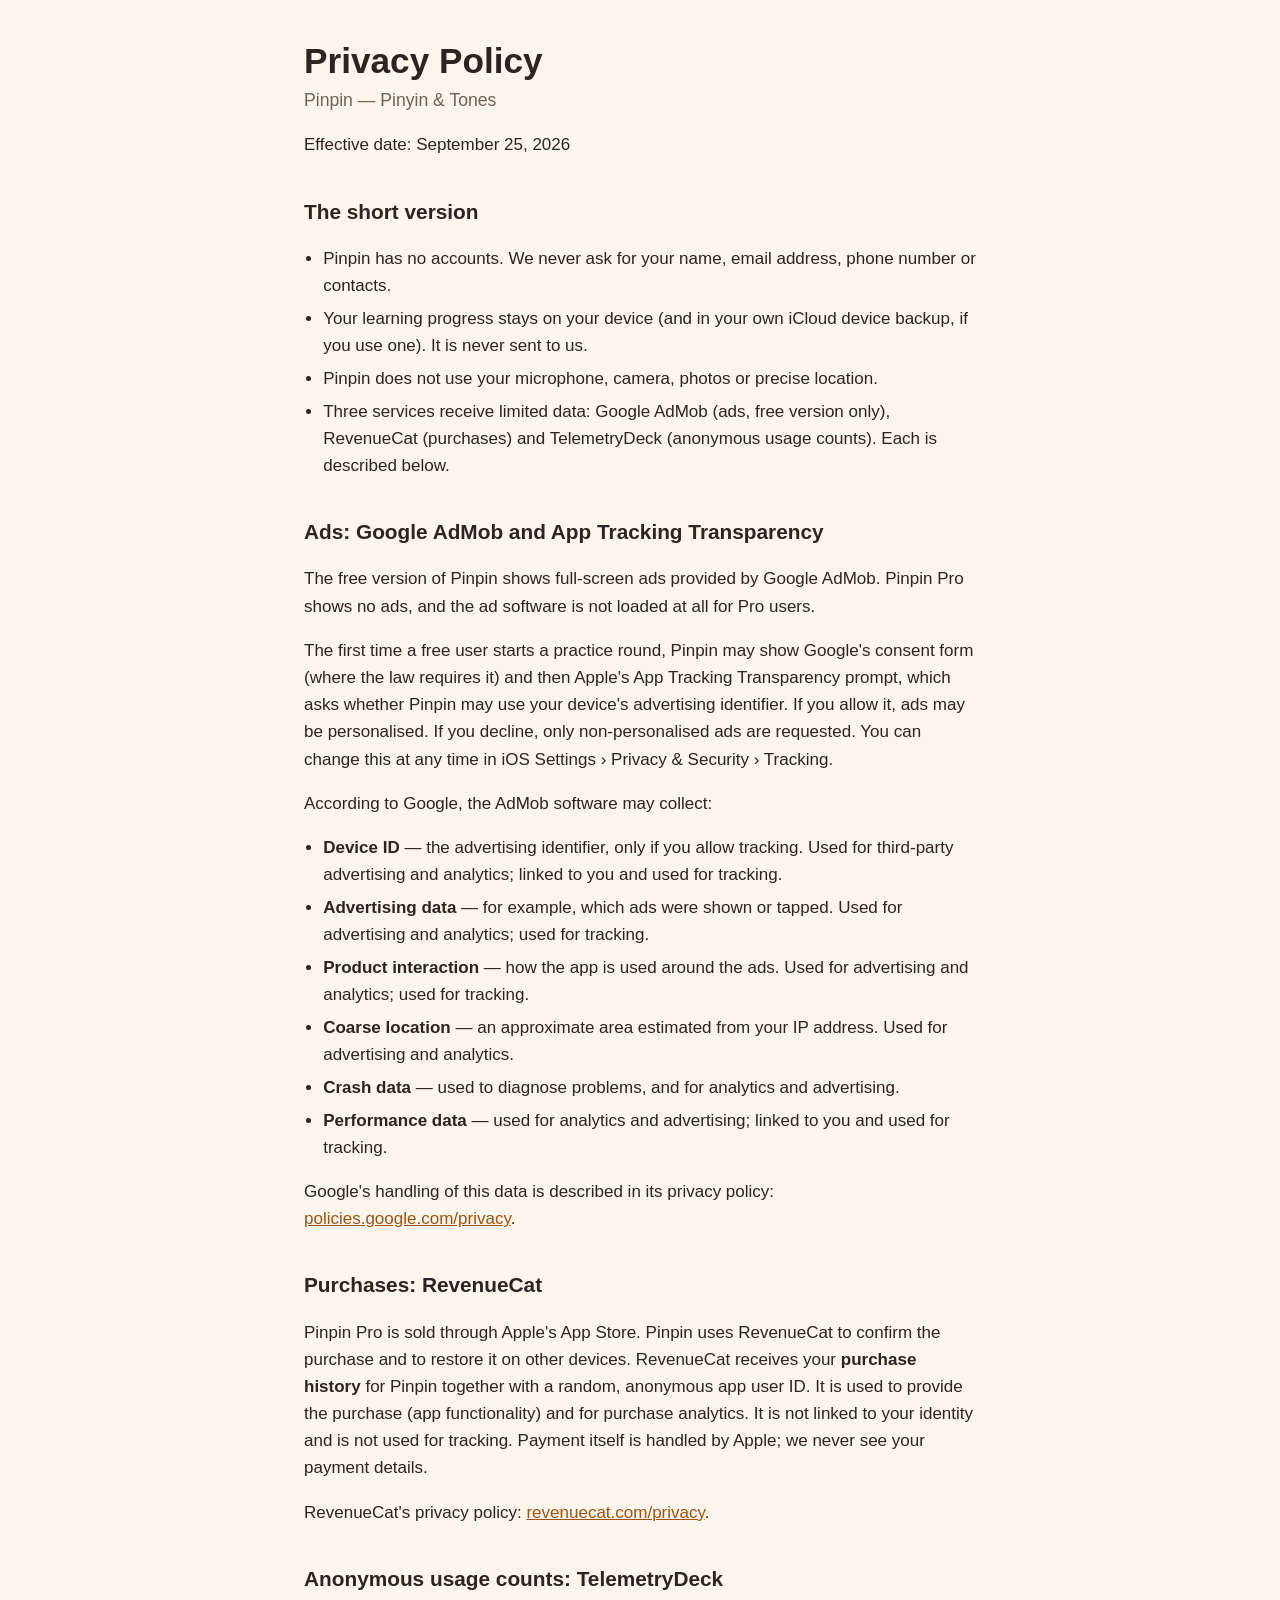
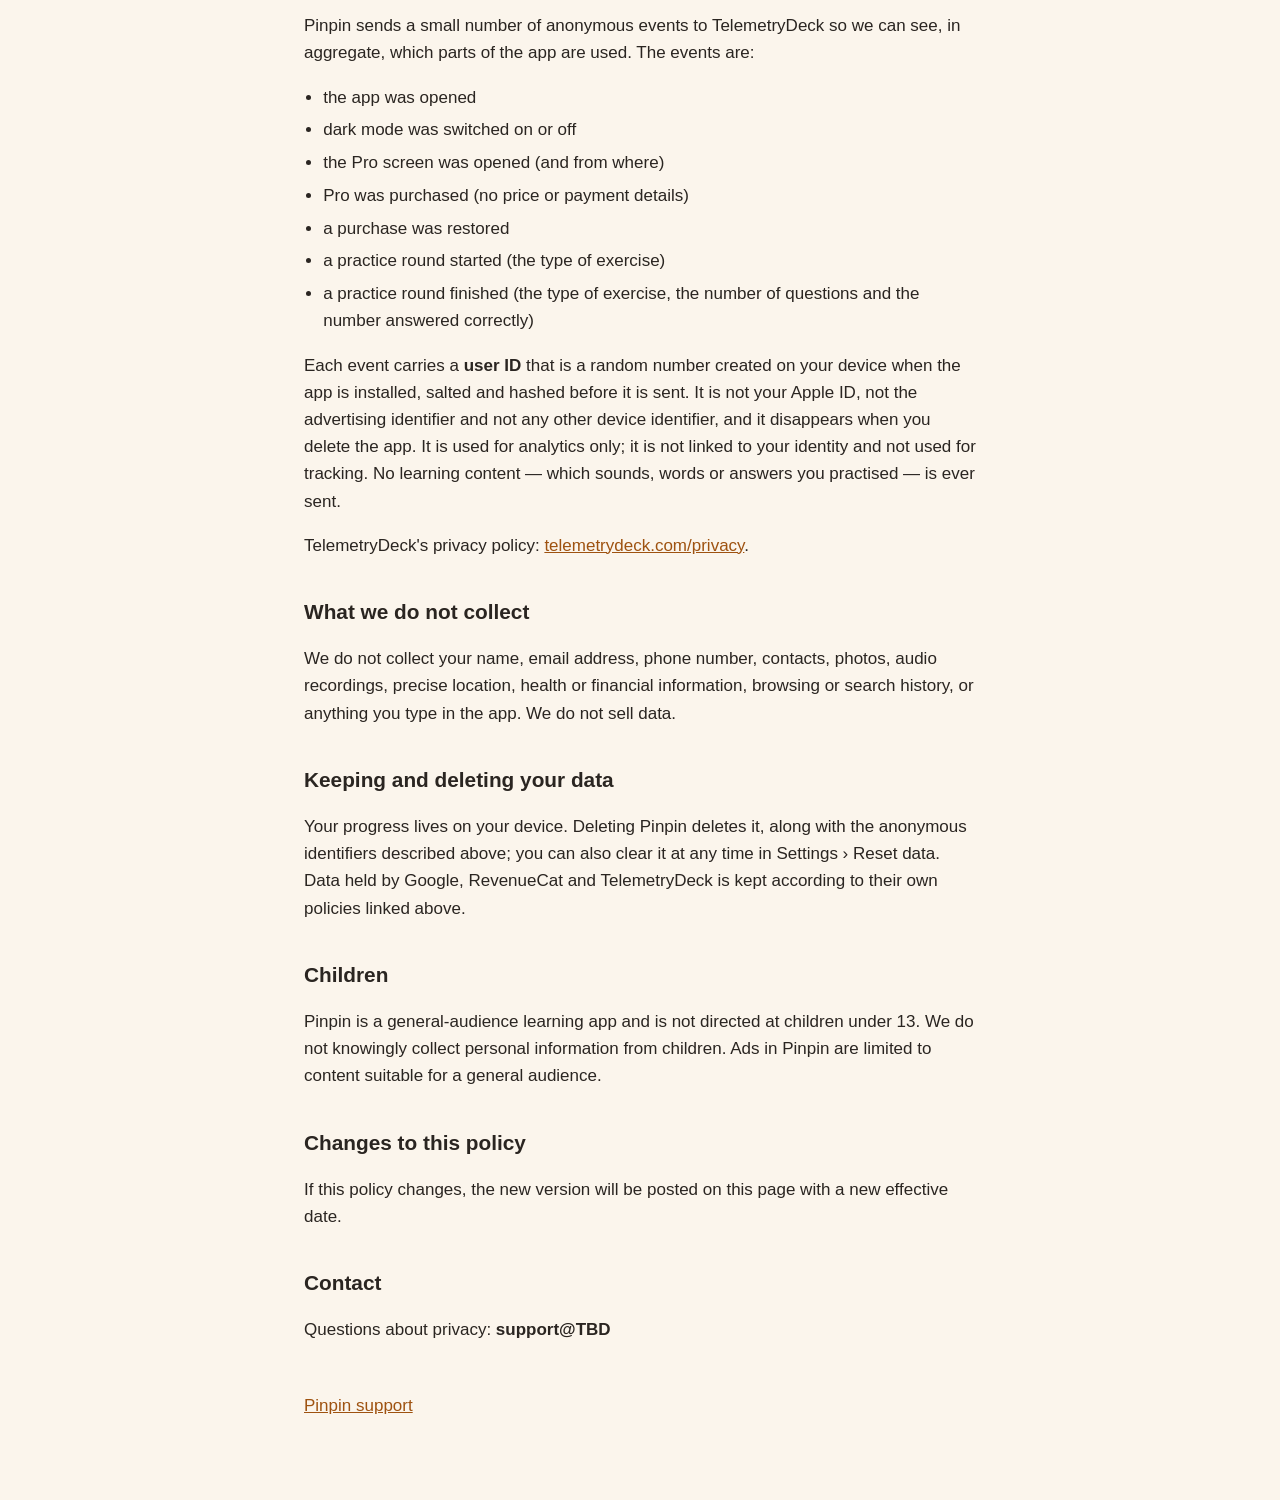
==== privacy.html @ b57d35e9 "Add the support page and privacy policy Co-Authored-By: Claude Opus 5.5 (1M context) <noreply@anthro" ====
<!doctype html>
<html lang="en">
<head>
<meta charset="utf-8">
<meta name="viewport" content="width=device-width, initial-scale=1">
<title>Pinpin — Privacy Policy</title>
<meta name="description" content="How Pinpin handles your data.">
<link rel="stylesheet" href="style.css">
</head>
<body>
<main>
<header>
  <h1>Privacy Policy</h1>
  <p class="lede">Pinpin — Pinyin &amp; Tones</p>
  <p>Effective date: September 25, 2026</p>
</header>

<section>
  <h2>The short version</h2>
  <ul>
    <li>Pinpin has no accounts. We never ask for your name, email address, phone number or contacts.</li>
    <li>Your learning progress stays on your device (and in your own iCloud device backup, if you use one).
    It is never sent to us.</li>
    <li>Pinpin does not use your microphone, camera, photos or precise location.</li>
    <li>Three services receive limited data: Google AdMob (ads, free version only), RevenueCat (purchases)
    and TelemetryDeck (anonymous usage counts). Each is described below.</li>
  </ul>
</section>

<section>
  <h2>Ads: Google AdMob and App Tracking Transparency</h2>
  <p>The free version of Pinpin shows full-screen ads provided by Google AdMob. Pinpin Pro shows no ads, and
  the ad software is not loaded at all for Pro users.</p>
  <p>The first time a free user starts a practice round, Pinpin may show Google's consent form (where the
  law requires it) and then Apple's App Tracking Transparency prompt, which asks whether Pinpin may use your
  device's advertising identifier. If you allow it, ads may be personalised. If you decline, only
  non-personalised ads are requested. You can change this at any time in iOS Settings › Privacy &amp;
  Security › Tracking.</p>
  <p>According to Google, the AdMob software may collect:</p>
  <ul>
    <li><strong>Device ID</strong> — the advertising identifier, only if you allow tracking. Used for
    third-party advertising and analytics; linked to you and used for tracking.</li>
    <li><strong>Advertising data</strong> — for example, which ads were shown or tapped. Used for
    advertising and analytics; used for tracking.</li>
    <li><strong>Product interaction</strong> — how the app is used around the ads. Used for advertising
    and analytics; used for tracking.</li>
    <li><strong>Coarse location</strong> — an approximate area estimated from your IP address. Used for
    advertising and analytics.</li>
    <li><strong>Crash data</strong> — used to diagnose problems, and for analytics and advertising.</li>
    <li><strong>Performance data</strong> — used for analytics and advertising; linked to you and used for
    tracking.</li>
  </ul>
  <p>Google's handling of this data is described in its privacy policy:
  <a href="https://policies.google.com/privacy">policies.google.com/privacy</a>.</p>
</section>

<section>
  <h2>Purchases: RevenueCat</h2>
  <p>Pinpin Pro is sold through Apple's App Store. Pinpin uses RevenueCat to confirm the purchase and to
  restore it on other devices. RevenueCat receives your <strong>purchase history</strong> for Pinpin together
  with a random, anonymous app user ID. It is used to provide the purchase (app functionality) and for
  purchase analytics. It is not linked to your identity and is not used for tracking. Payment itself is
  handled by Apple; we never see your payment details.</p>
  <p>RevenueCat's privacy policy:
  <a href="https://www.revenuecat.com/privacy">revenuecat.com/privacy</a>.</p>
</section>

<section>
  <h2>Anonymous usage counts: TelemetryDeck</h2>
  <p>Pinpin sends a small number of anonymous events to TelemetryDeck so we can see, in aggregate, which
  parts of the app are used. The events are:</p>
  <ul>
    <li>the app was opened</li>
    <li>dark mode was switched on or off</li>
    <li>the Pro screen was opened (and from where)</li>
    <li>Pro was purchased (no price or payment details)</li>
    <li>a purchase was restored</li>
    <li>a practice round started (the type of exercise)</li>
    <li>a practice round finished (the type of exercise, the number of questions and the number answered
    correctly)</li>
  </ul>
  <p>Each event carries a <strong>user ID</strong> that is a random number created on your device when the
  app is installed, salted and hashed before it is sent. It is not your Apple ID, not the advertising
  identifier and not any other device identifier, and it disappears when you delete the app. It is used for
  analytics only; it is not linked to your identity and not used for tracking. No learning content — which
  sounds, words or answers you practised — is ever sent.</p>
  <p>TelemetryDeck's privacy policy:
  <a href="https://telemetrydeck.com/privacy/">telemetrydeck.com/privacy</a>.</p>
</section>

<section>
  <h2>What we do not collect</h2>
  <p>We do not collect your name, email address, phone number, contacts, photos, audio recordings, precise
  location, health or financial information, browsing or search history, or anything you type in the app.
  We do not sell data.</p>
</section>

<section>
  <h2>Keeping and deleting your data</h2>
  <p>Your progress lives on your device. Deleting Pinpin deletes it, along with the anonymous identifiers
  described above; you can also clear it at any time in Settings › Reset data. Data held by Google,
  RevenueCat and TelemetryDeck is kept according to their own policies linked above.</p>
</section>

<section>
  <h2>Children</h2>
  <p>Pinpin is a general-audience learning app and is not directed at children under 13. We do not knowingly
  collect personal information from children. Ads in Pinpin are limited to content suitable for a general
  audience.</p>
</section>

<section>
  <h2>Changes to this policy</h2>
  <p>If this policy changes, the new version will be posted on this page with a new effective date.</p>
</section>

<section>
  <h2>Contact</h2>
  <p>Questions about privacy: <strong>support@TBD</strong></p>
</section>

<footer>
  <p><a href="./">Pinpin support</a></p>
</footer>
</main>
</body>
</html>
---- style.css ----
:root {
  color-scheme: light dark;
  --bg: #fbf5ec;
  --text: #2a2521;
  --muted: #6e6259;
  --accent: #9e5210;
}

@media (prefers-color-scheme: dark) {
  :root {
    --bg: #171411;
    --text: #ece6df;
    --muted: #a89d93;
    --accent: #f2a65a;
  }
}

body {
  margin: 0;
  background: var(--bg);
  color: var(--text);
  font: 17px/1.6 -apple-system, BlinkMacSystemFont, "Helvetica Neue", Helvetica, Arial, sans-serif;
}

main {
  max-width: 42rem;
  margin: 0 auto;
  padding: 2.5rem 1.25rem 4rem;
}

h1 { font-size: 2.2rem; line-height: 1.2; margin: 0; }
h2 { font-size: 1.3rem; margin: 2.25rem 0 0.5rem; }
h3 { font-size: 1.05rem; margin: 1.5rem 0 0.25rem; }
.lede { color: var(--muted); font-size: 1.1rem; margin: 0.25rem 0 0; }
a { color: var(--accent); }
ul { padding-left: 1.2rem; }
li { margin: 0.35rem 0; }
footer { margin-top: 3rem; color: var(--muted); }
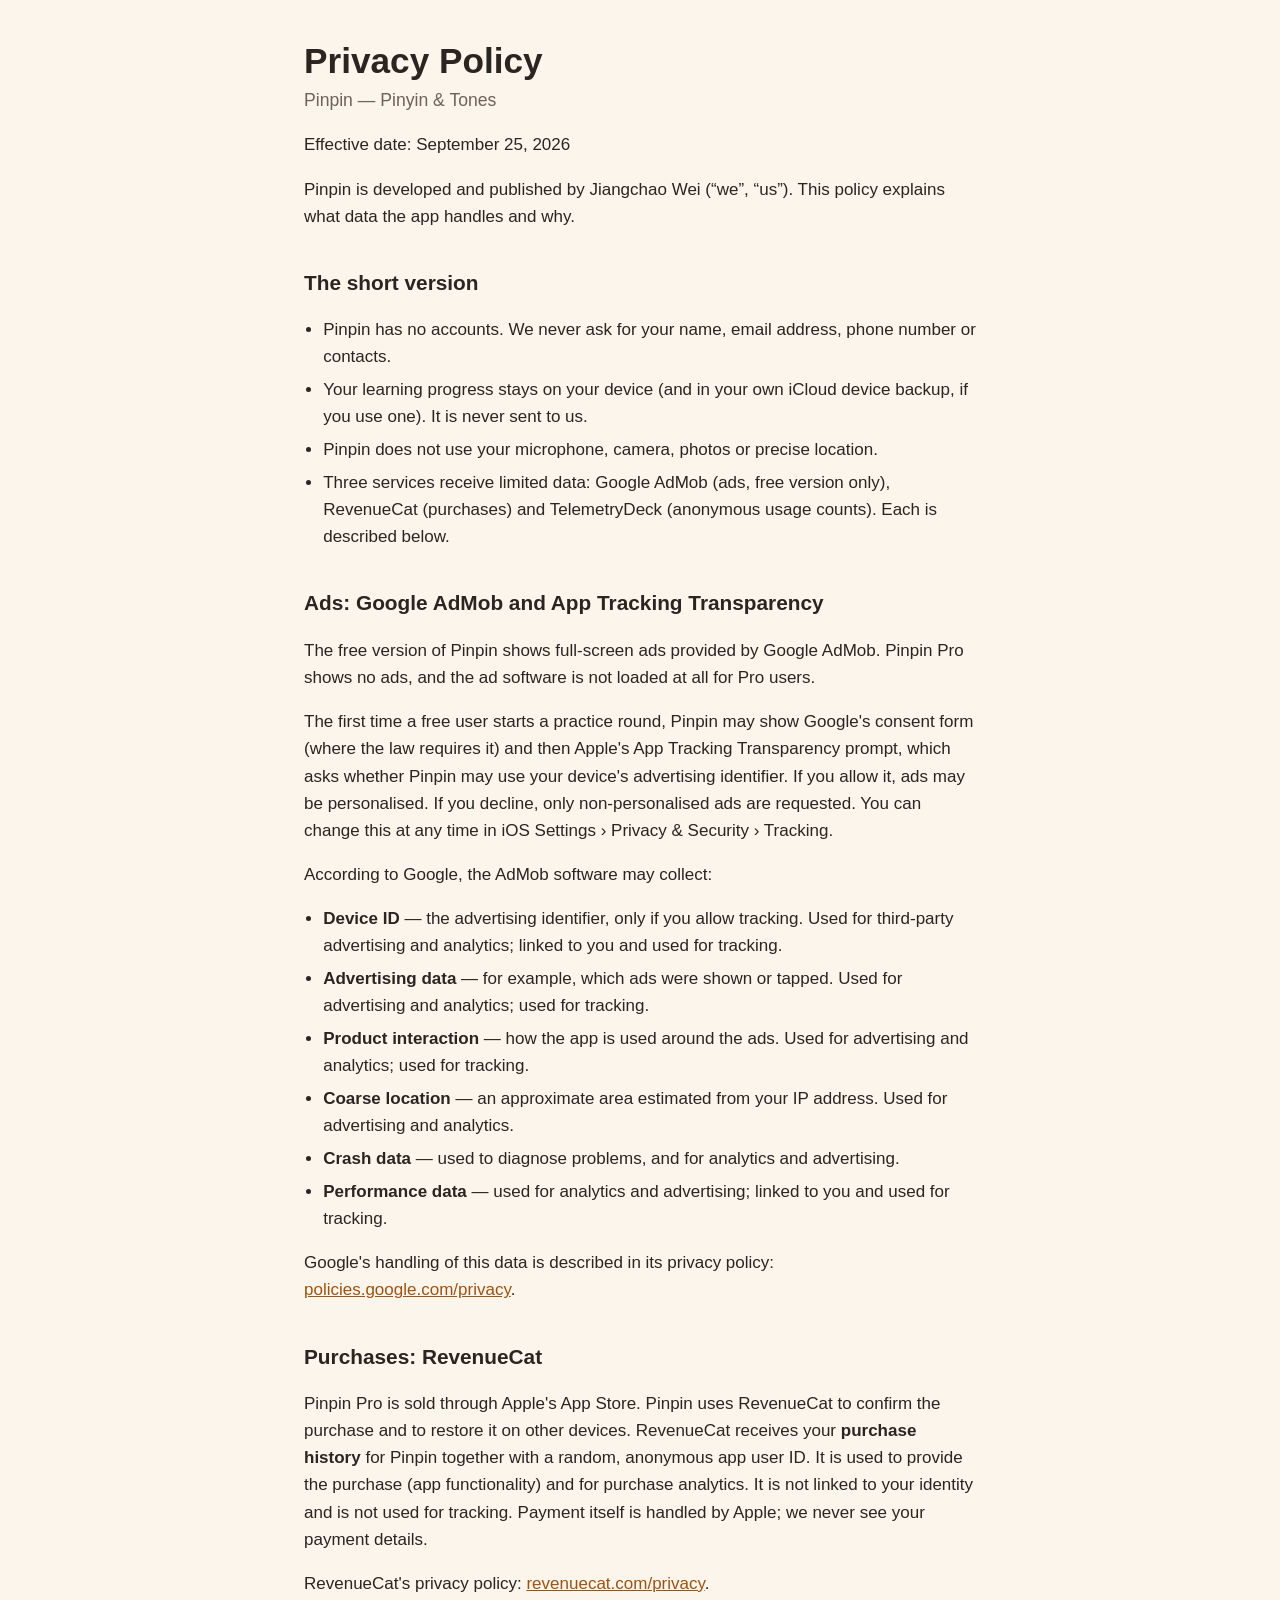
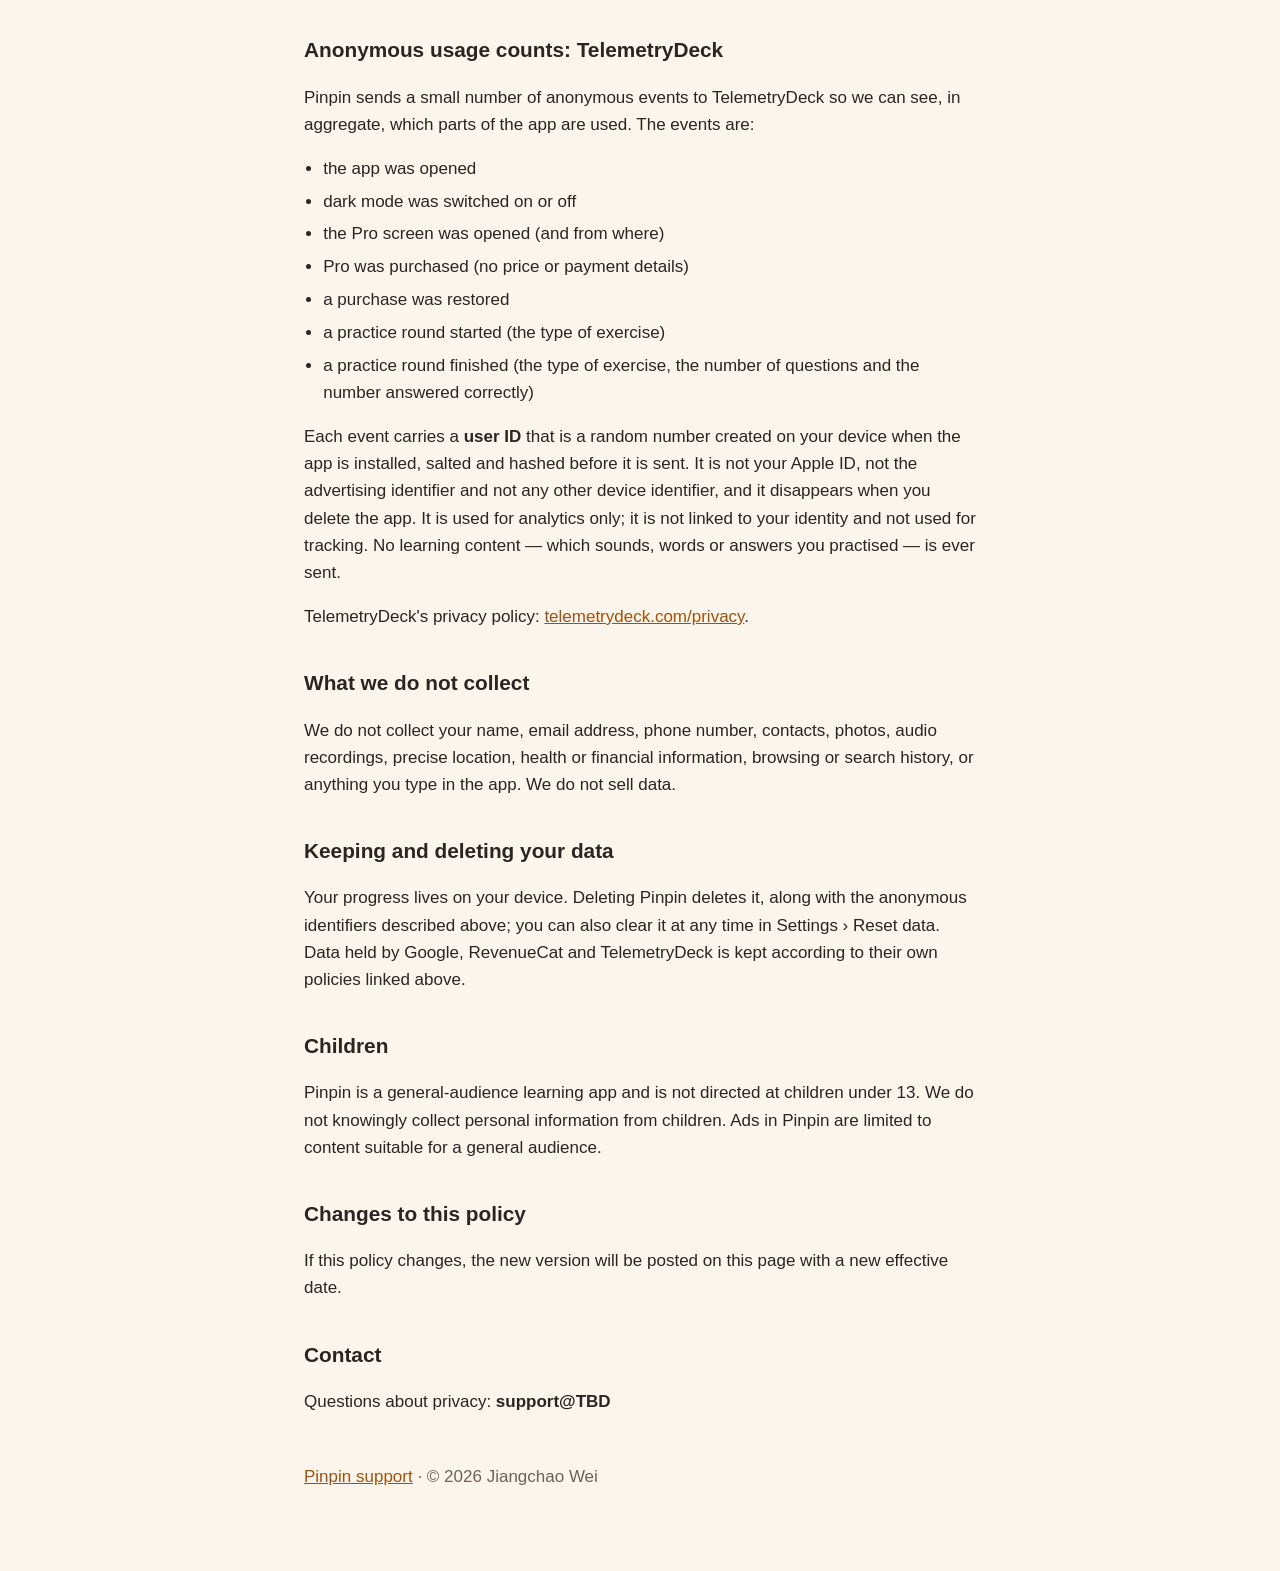
==== commit f1fc5370: "Name the developer in the privacy policy and footers Co-Authored-By: Claude Opus 5.5 (1M context) <n" ====
--- a/privacy.html
+++ b/privacy.html
@@ -14,6 +14,9 @@
   <p class="lede">Pinpin — Pinyin &amp; Tones</p>
   <p>Effective date: September 25, 2026</p>
 </header>
+
+<p>Pinpin is developed and published by Jiangchao Wei (&ldquo;we&rdquo;, &ldquo;us&rdquo;). This policy explains
+what data the app handles and why.</p>
 
 <section>
   <h2>The short version</h2>
@@ -120,7 +123,7 @@
 </section>
 
 <footer>
-  <p><a href="./">Pinpin support</a></p>
+  <p><a href="./">Pinpin support</a> · © 2026 Jiangchao Wei</p>
 </footer>
 </main>
 </body>
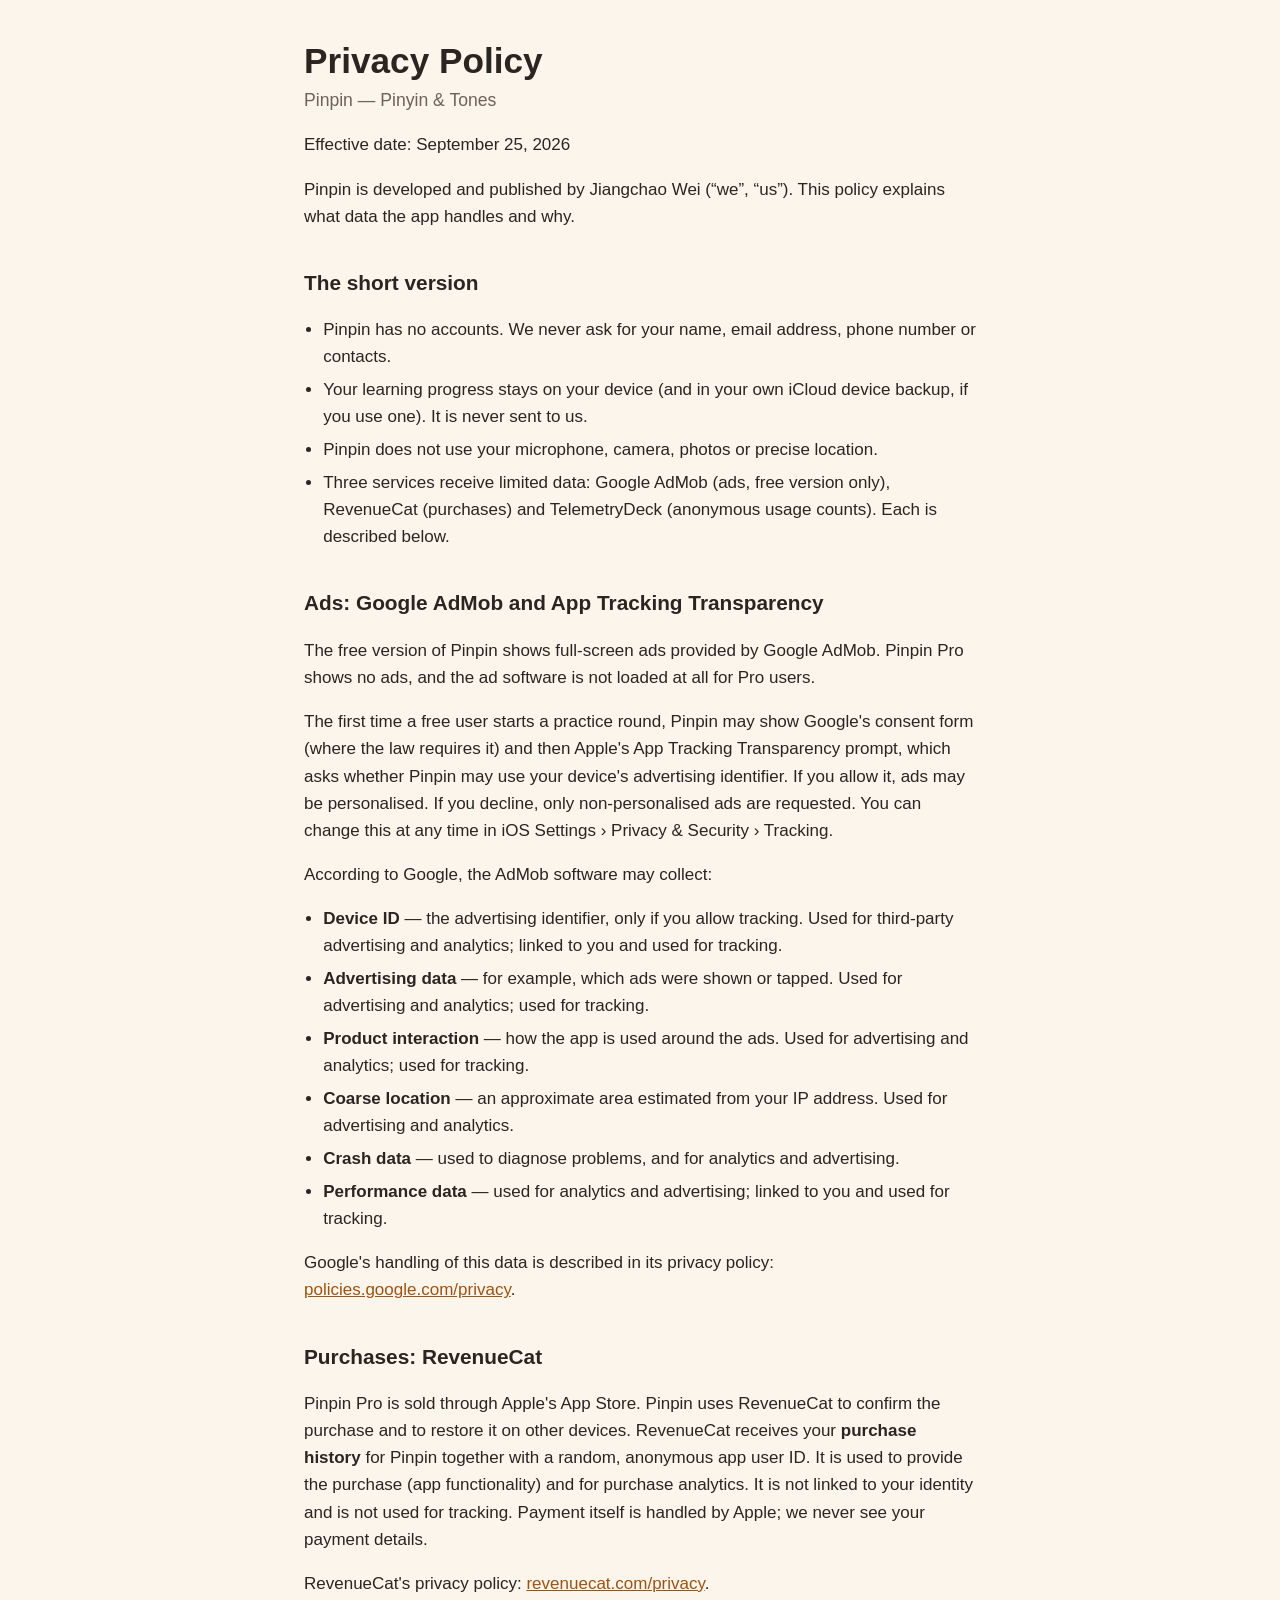
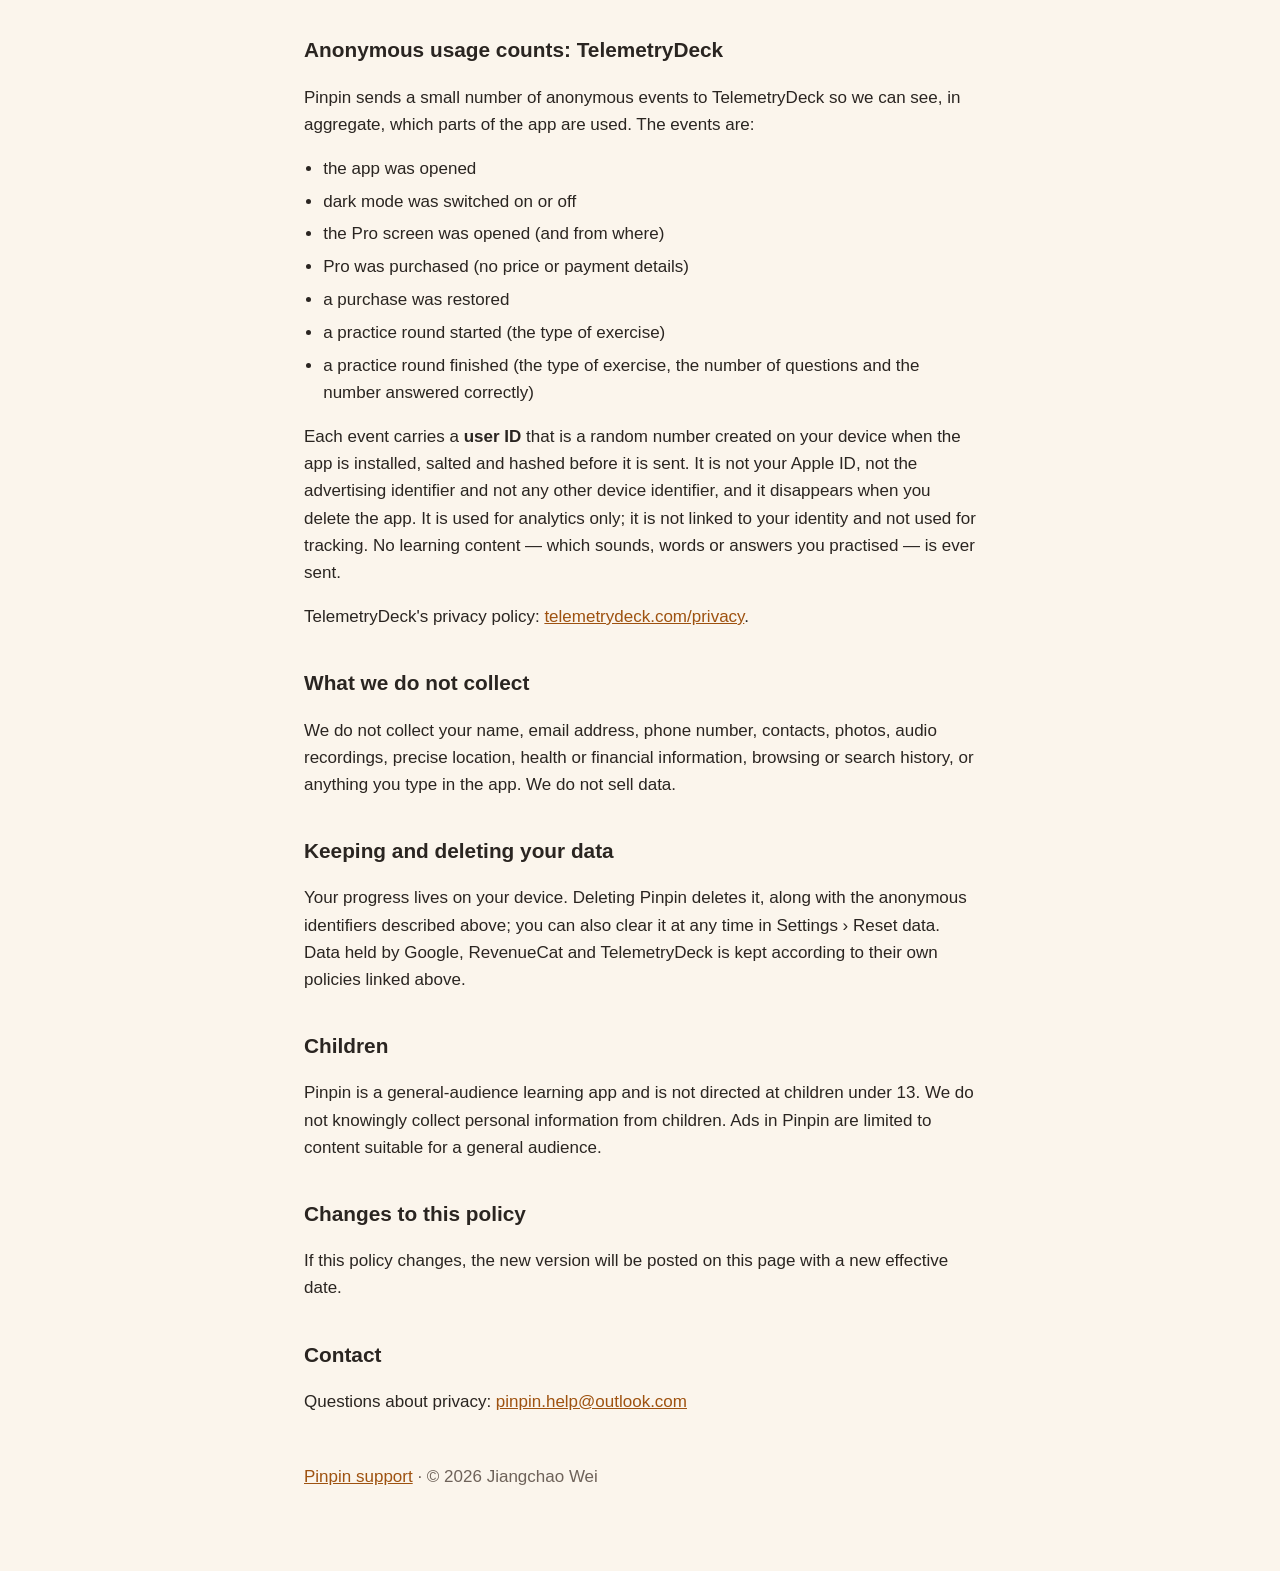
==== commit 83f64ea4: "Publish the support contact address Co-Authored-By: Claude Opus 5.5 (1M context) <noreply@anthropic." ====
--- a/privacy.html
+++ b/privacy.html
@@ -119,7 +119,7 @@
 
 <section>
   <h2>Contact</h2>
-  <p>Questions about privacy: <strong>support@TBD</strong></p>
+  <p>Questions about privacy: <a href="mailto:pinpin.help@outlook.com">pinpin.help@outlook.com</a></p>
 </section>
 
 <footer>
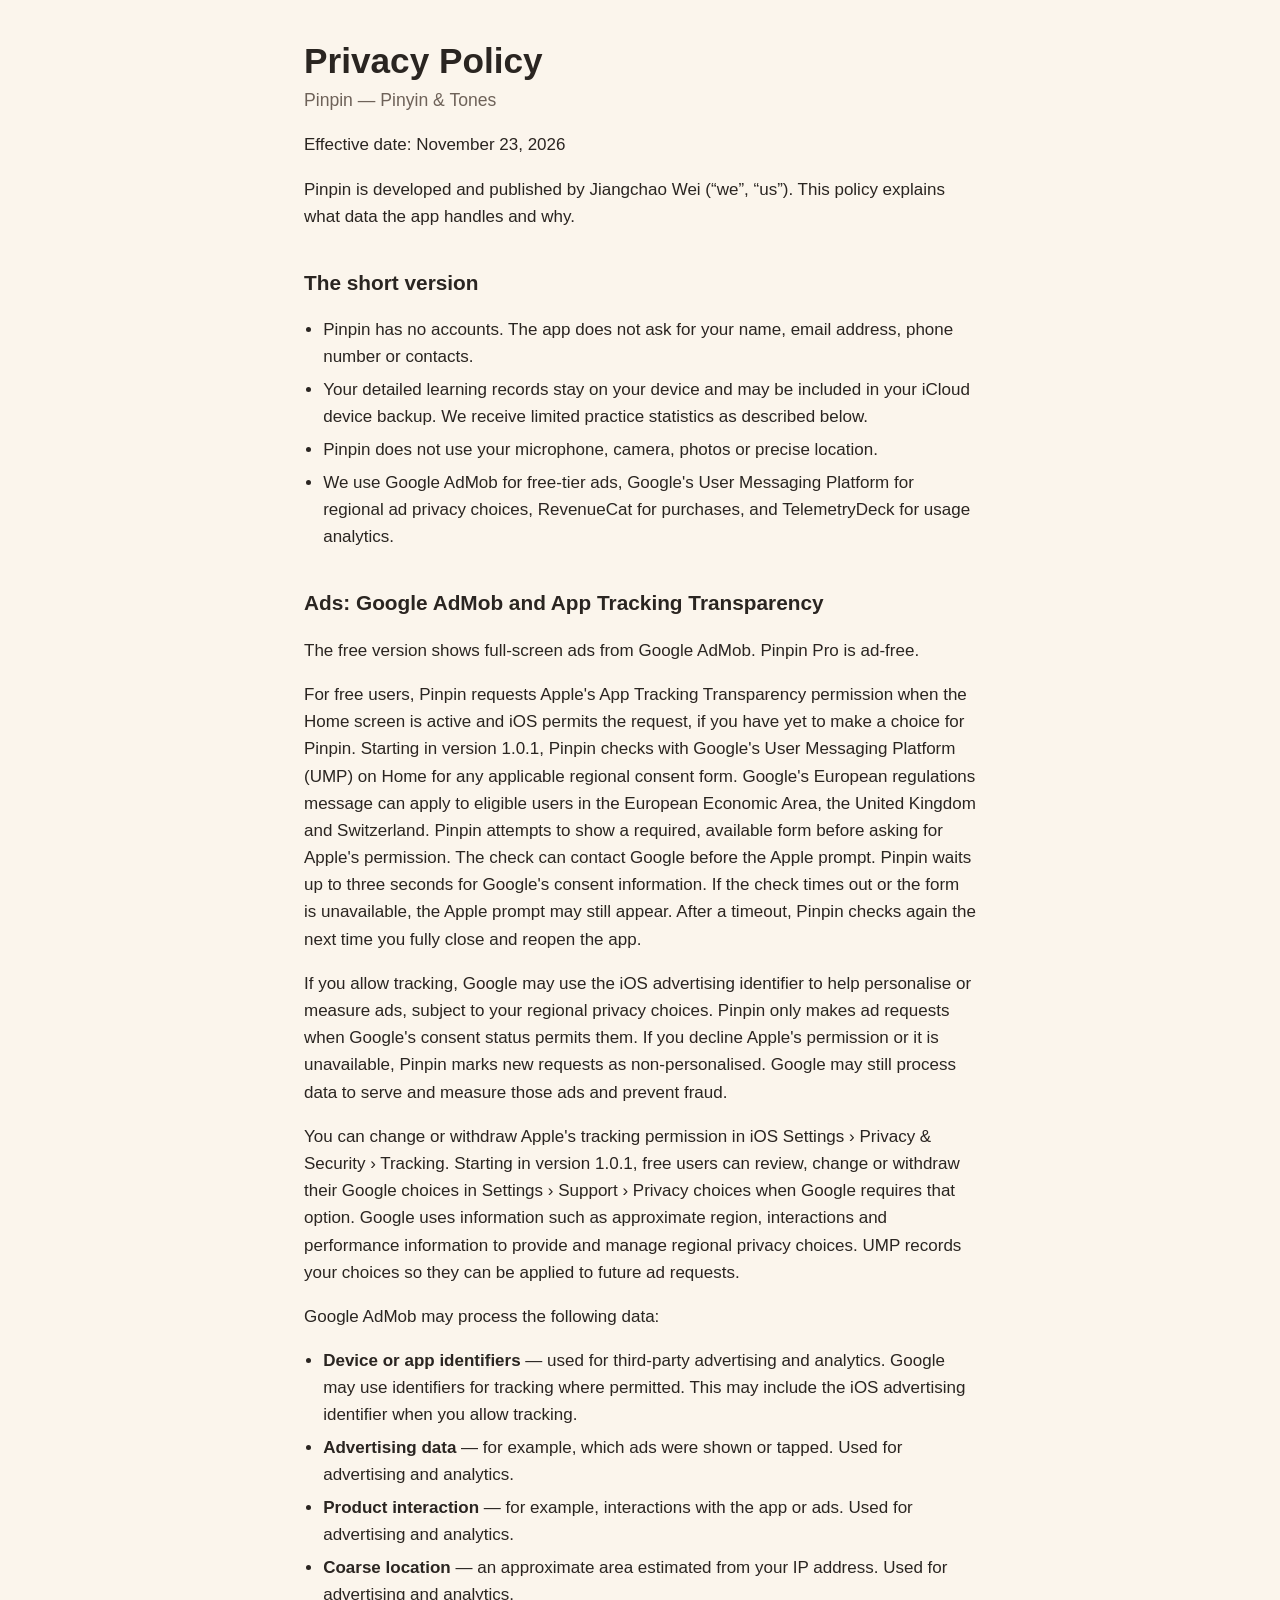
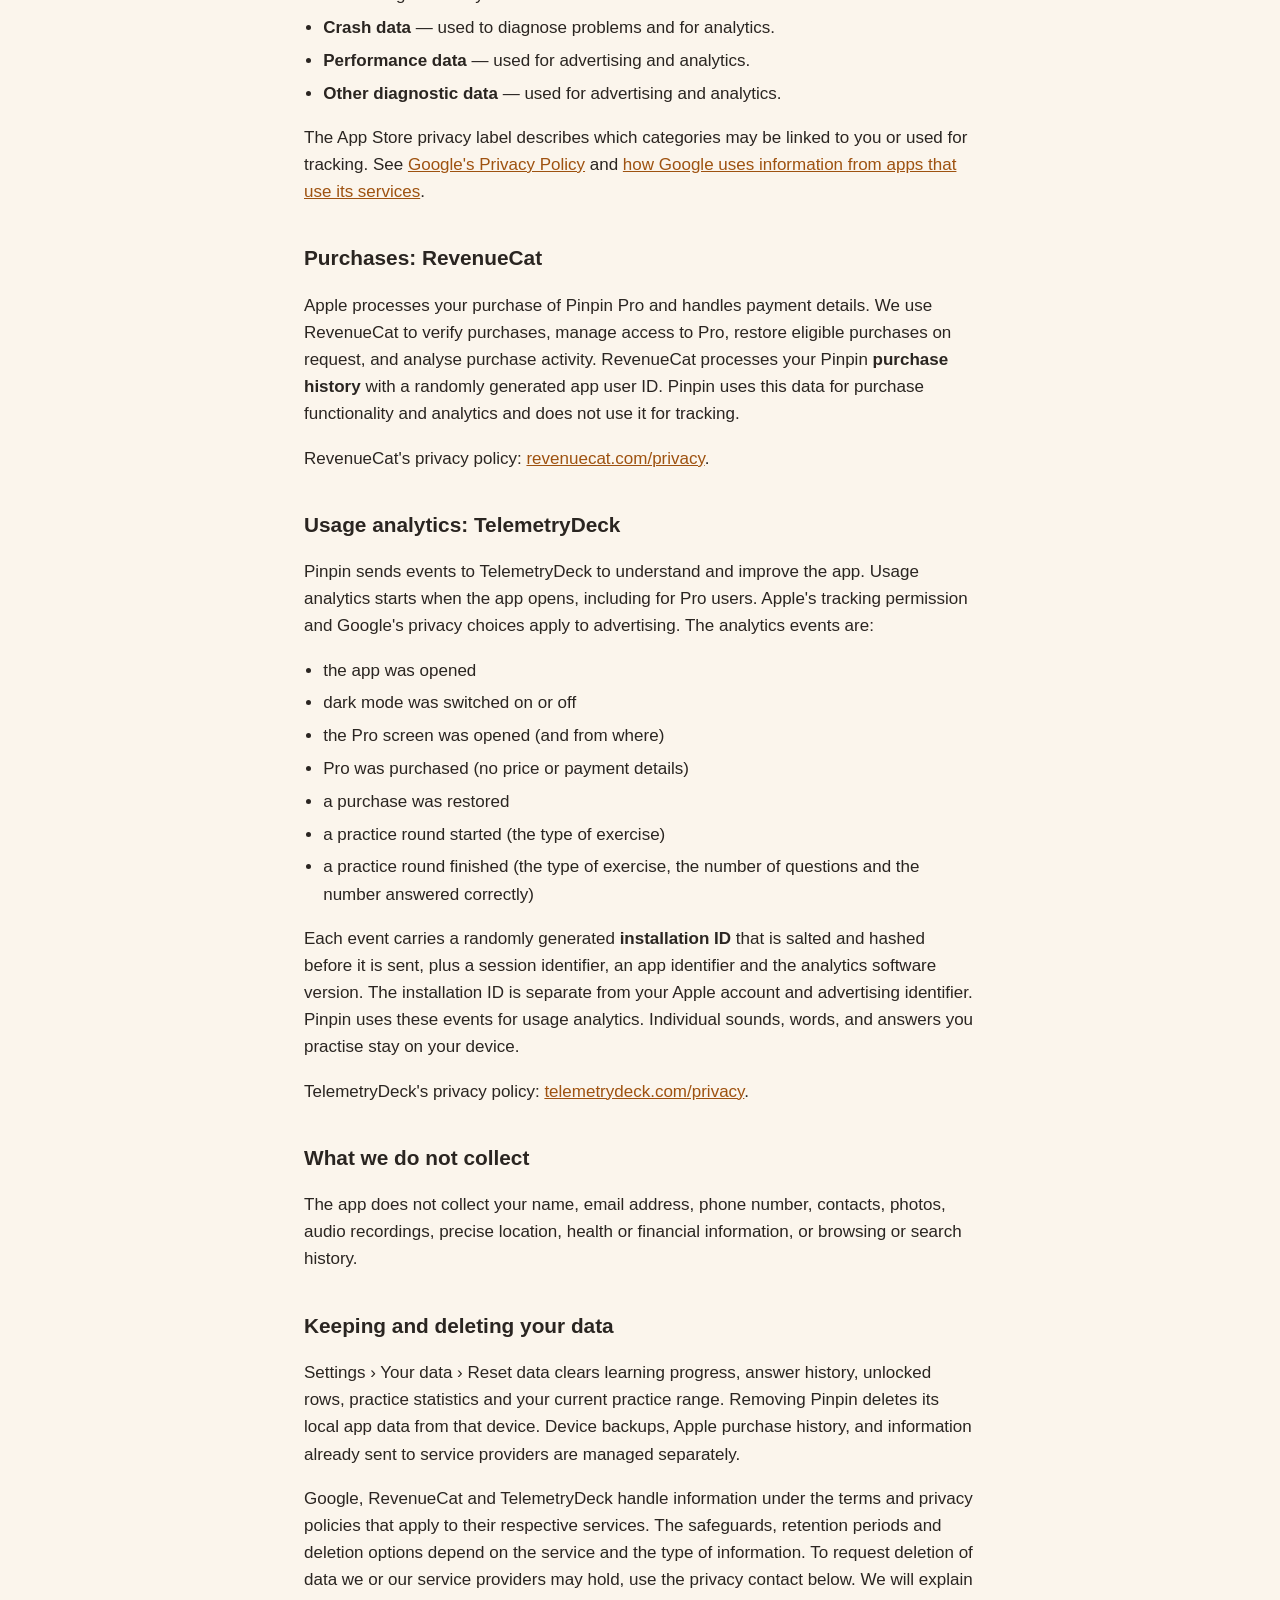
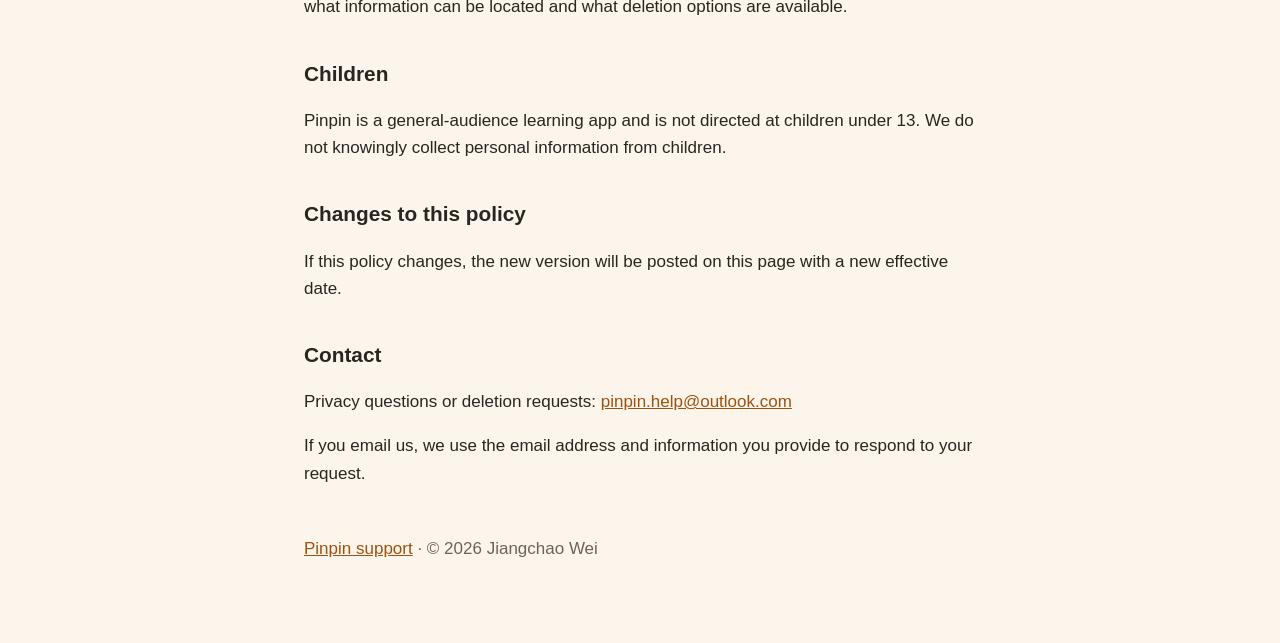
==== commit 1277f704: "Revise privacy policy details and effective date Updated the privacy policy with new effective date " ====
--- a/privacy.html
+++ b/privacy.html
@@ -5,6 +5,7 @@
 <meta name="viewport" content="width=device-width, initial-scale=1">
 <title>Pinpin — Privacy Policy</title>
 <meta name="description" content="How Pinpin handles your data.">
+<meta name="apple-itunes-app" content="app-id=6796685811">
 <link rel="stylesheet" href="style.css">
 </head>
 <body>
@@ -12,7 +13,7 @@
 <header>
   <h1>Privacy Policy</h1>
   <p class="lede">Pinpin — Pinyin &amp; Tones</p>
-  <p>Effective date: September 25, 2026</p>
+  <p>Effective date: <time datetime="2026-11-23">November 23, 2026</time></p>
 </header>
 
 <p>Pinpin is developed and published by Jiangchao Wei (&ldquo;we&rdquo;, &ldquo;us&rdquo;). This policy explains
@@ -21,57 +22,72 @@
 <section>
   <h2>The short version</h2>
   <ul>
-    <li>Pinpin has no accounts. We never ask for your name, email address, phone number or contacts.</li>
-    <li>Your learning progress stays on your device (and in your own iCloud device backup, if you use one).
-    It is never sent to us.</li>
+    <li>Pinpin has no accounts. The app does not ask for your name, email address, phone number or contacts.</li>
+    <li>Your detailed learning records stay on your device and may be included in your iCloud device backup.
+    We receive limited practice statistics as described below.</li>
     <li>Pinpin does not use your microphone, camera, photos or precise location.</li>
-    <li>Three services receive limited data: Google AdMob (ads, free version only), RevenueCat (purchases)
-    and TelemetryDeck (anonymous usage counts). Each is described below.</li>
+    <li>We use Google AdMob for free-tier ads, Google's User Messaging Platform for regional ad privacy
+    choices, RevenueCat for purchases, and TelemetryDeck for usage analytics.</li>
   </ul>
 </section>
 
 <section>
   <h2>Ads: Google AdMob and App Tracking Transparency</h2>
-  <p>The free version of Pinpin shows full-screen ads provided by Google AdMob. Pinpin Pro shows no ads, and
-  the ad software is not loaded at all for Pro users.</p>
-  <p>The first time a free user starts a practice round, Pinpin may show Google's consent form (where the
-  law requires it) and then Apple's App Tracking Transparency prompt, which asks whether Pinpin may use your
-  device's advertising identifier. If you allow it, ads may be personalised. If you decline, only
-  non-personalised ads are requested. You can change this at any time in iOS Settings › Privacy &amp;
-  Security › Tracking.</p>
-  <p>According to Google, the AdMob software may collect:</p>
+  <p>The free version shows full-screen ads from Google AdMob. Pinpin Pro is ad-free.</p>
+  <p>For free users, Pinpin requests Apple's App Tracking Transparency permission when the Home screen
+  is active and iOS permits the request, if you have yet to make a choice for Pinpin. Starting in version
+  1.0.1, Pinpin checks with Google's User Messaging Platform (UMP) on Home for any applicable regional
+  consent form. Google's European regulations message can apply to eligible users in the European
+  Economic Area, the United Kingdom and Switzerland. Pinpin attempts to show a required, available
+  form before asking for Apple's permission. The check can contact Google before the Apple prompt.
+  Pinpin waits up to three seconds for Google's consent information. If the check times out or the
+  form is unavailable, the Apple prompt may still appear. After a timeout, Pinpin checks again the
+  next time you fully close and reopen the app.</p>
+  <p>If you allow tracking, Google may use the iOS advertising identifier to help personalise or measure ads,
+  subject to your regional privacy choices. Pinpin only makes ad requests when Google's consent status
+  permits them. If you decline Apple's permission or it is unavailable, Pinpin marks new requests as
+  non-personalised. Google may still process data to serve and measure those ads and prevent fraud.</p>
+  <p>You can change or withdraw Apple's tracking permission in iOS Settings › Privacy &amp; Security ›
+  Tracking. Starting in version 1.0.1, free users can review, change or withdraw their Google choices
+  in Settings › Support › Privacy choices when Google requires that option. Google uses information
+  such as approximate region, interactions and performance information to provide and manage regional
+  privacy choices. UMP records your choices so they can be applied to future ad requests.</p>
+  <p>Google AdMob may process the following data:</p>
   <ul>
-    <li><strong>Device ID</strong> — the advertising identifier, only if you allow tracking. Used for
-    third-party advertising and analytics; linked to you and used for tracking.</li>
+    <li><strong>Device or app identifiers</strong> — used for third-party advertising and analytics.
+    Google may use identifiers for tracking where permitted. This may include the iOS advertising
+    identifier when you allow tracking.</li>
     <li><strong>Advertising data</strong> — for example, which ads were shown or tapped. Used for
-    advertising and analytics; used for tracking.</li>
-    <li><strong>Product interaction</strong> — how the app is used around the ads. Used for advertising
-    and analytics; used for tracking.</li>
+    advertising and analytics.</li>
+    <li><strong>Product interaction</strong> — for example, interactions with the app or ads. Used for
+    advertising and analytics.</li>
     <li><strong>Coarse location</strong> — an approximate area estimated from your IP address. Used for
     advertising and analytics.</li>
-    <li><strong>Crash data</strong> — used to diagnose problems, and for analytics and advertising.</li>
-    <li><strong>Performance data</strong> — used for analytics and advertising; linked to you and used for
-    tracking.</li>
+    <li><strong>Crash data</strong> — used to diagnose problems and for analytics.</li>
+    <li><strong>Performance data</strong> — used for advertising and analytics.</li>
+    <li><strong>Other diagnostic data</strong> — used for advertising and analytics.</li>
   </ul>
-  <p>Google's handling of this data is described in its privacy policy:
-  <a href="https://policies.google.com/privacy">policies.google.com/privacy</a>.</p>
+  <p>The App Store privacy label describes which categories may be linked to you or used for tracking.
+  See <a href="https://policies.google.com/privacy">Google's Privacy Policy</a> and
+  <a href="https://policies.google.com/technologies/partner-sites">how Google uses information from apps
+  that use its services</a>.</p>
 </section>
 
 <section>
   <h2>Purchases: RevenueCat</h2>
-  <p>Pinpin Pro is sold through Apple's App Store. Pinpin uses RevenueCat to confirm the purchase and to
-  restore it on other devices. RevenueCat receives your <strong>purchase history</strong> for Pinpin together
-  with a random, anonymous app user ID. It is used to provide the purchase (app functionality) and for
-  purchase analytics. It is not linked to your identity and is not used for tracking. Payment itself is
-  handled by Apple; we never see your payment details.</p>
+  <p>Apple processes your purchase of Pinpin Pro and handles payment details. We use RevenueCat to verify
+  purchases, manage access to Pro, restore eligible purchases on request, and analyse purchase activity.
+  RevenueCat processes your Pinpin <strong>purchase history</strong> with a randomly generated app user ID.
+  Pinpin uses this data for purchase functionality and analytics and does not use it for tracking.</p>
   <p>RevenueCat's privacy policy:
   <a href="https://www.revenuecat.com/privacy">revenuecat.com/privacy</a>.</p>
 </section>
 
 <section>
-  <h2>Anonymous usage counts: TelemetryDeck</h2>
-  <p>Pinpin sends a small number of anonymous events to TelemetryDeck so we can see, in aggregate, which
-  parts of the app are used. The events are:</p>
+  <h2>Usage analytics: TelemetryDeck</h2>
+  <p>Pinpin sends events to TelemetryDeck to understand and improve the app. Usage analytics starts when
+  the app opens, including for Pro users. Apple's tracking permission and Google's privacy choices apply
+  to advertising. The analytics events are:</p>
   <ul>
     <li>the app was opened</li>
     <li>dark mode was switched on or off</li>
@@ -82,34 +98,37 @@
     <li>a practice round finished (the type of exercise, the number of questions and the number answered
     correctly)</li>
   </ul>
-  <p>Each event carries a <strong>user ID</strong> that is a random number created on your device when the
-  app is installed, salted and hashed before it is sent. It is not your Apple ID, not the advertising
-  identifier and not any other device identifier, and it disappears when you delete the app. It is used for
-  analytics only; it is not linked to your identity and not used for tracking. No learning content — which
-  sounds, words or answers you practised — is ever sent.</p>
+  <p>Each event carries a randomly generated <strong>installation ID</strong> that is salted and hashed
+  before it is sent, plus a session identifier, an app identifier and the analytics software version.
+  The installation ID is separate from your Apple account and advertising identifier. Pinpin uses these
+  events for usage analytics. Individual sounds, words, and answers you practise stay on your device.</p>
   <p>TelemetryDeck's privacy policy:
   <a href="https://telemetrydeck.com/privacy/">telemetrydeck.com/privacy</a>.</p>
 </section>
 
 <section>
   <h2>What we do not collect</h2>
-  <p>We do not collect your name, email address, phone number, contacts, photos, audio recordings, precise
-  location, health or financial information, browsing or search history, or anything you type in the app.
-  We do not sell data.</p>
+  <p>The app does not collect your name, email address, phone number, contacts, photos, audio recordings,
+  precise location, health or financial information, or browsing or search history.</p>
 </section>
 
 <section>
   <h2>Keeping and deleting your data</h2>
-  <p>Your progress lives on your device. Deleting Pinpin deletes it, along with the anonymous identifiers
-  described above; you can also clear it at any time in Settings › Reset data. Data held by Google,
-  RevenueCat and TelemetryDeck is kept according to their own policies linked above.</p>
+  <p>Settings › Your data › Reset data clears learning progress, answer history, unlocked rows, practice
+  statistics and your current practice range. Removing Pinpin deletes its local app data from that
+  device. Device backups, Apple purchase history, and information already sent to service providers
+  are managed separately.</p>
+  <p>Google, RevenueCat and TelemetryDeck handle information under the terms and privacy policies that
+  apply to their respective services. The safeguards, retention periods and deletion options depend
+  on the service and the type of information. To request deletion of data we or our service providers
+  may hold, use the privacy contact below. We will explain what information can be located and what
+  deletion options are available.</p>
 </section>
 
 <section>
   <h2>Children</h2>
   <p>Pinpin is a general-audience learning app and is not directed at children under 13. We do not knowingly
-  collect personal information from children. Ads in Pinpin are limited to content suitable for a general
-  audience.</p>
+  collect personal information from children.</p>
 </section>
 
 <section>
@@ -119,7 +138,8 @@
 
 <section>
   <h2>Contact</h2>
-  <p>Questions about privacy: <a href="mailto:pinpin.help@outlook.com">pinpin.help@outlook.com</a></p>
+  <p>Privacy questions or deletion requests: <a href="mailto:pinpin.help@outlook.com">pinpin.help@outlook.com</a></p>
+  <p>If you email us, we use the email address and information you provide to respond to your request.</p>
 </section>
 
 <footer>
--- a/style.css
+++ b/style.css
@@ -32,6 +32,8 @@
 h2 { font-size: 1.3rem; margin: 2.25rem 0 0.5rem; }
 h3 { font-size: 1.05rem; margin: 1.5rem 0 0.25rem; }
 .lede { color: var(--muted); font-size: 1.1rem; margin: 0.25rem 0 0; }
+.badge { margin: 1.25rem 0 0; }
+.badge a, .badge img { display: inline-block; vertical-align: middle; }
 a { color: var(--accent); }
 ul { padding-left: 1.2rem; }
 li { margin: 0.35rem 0; }
